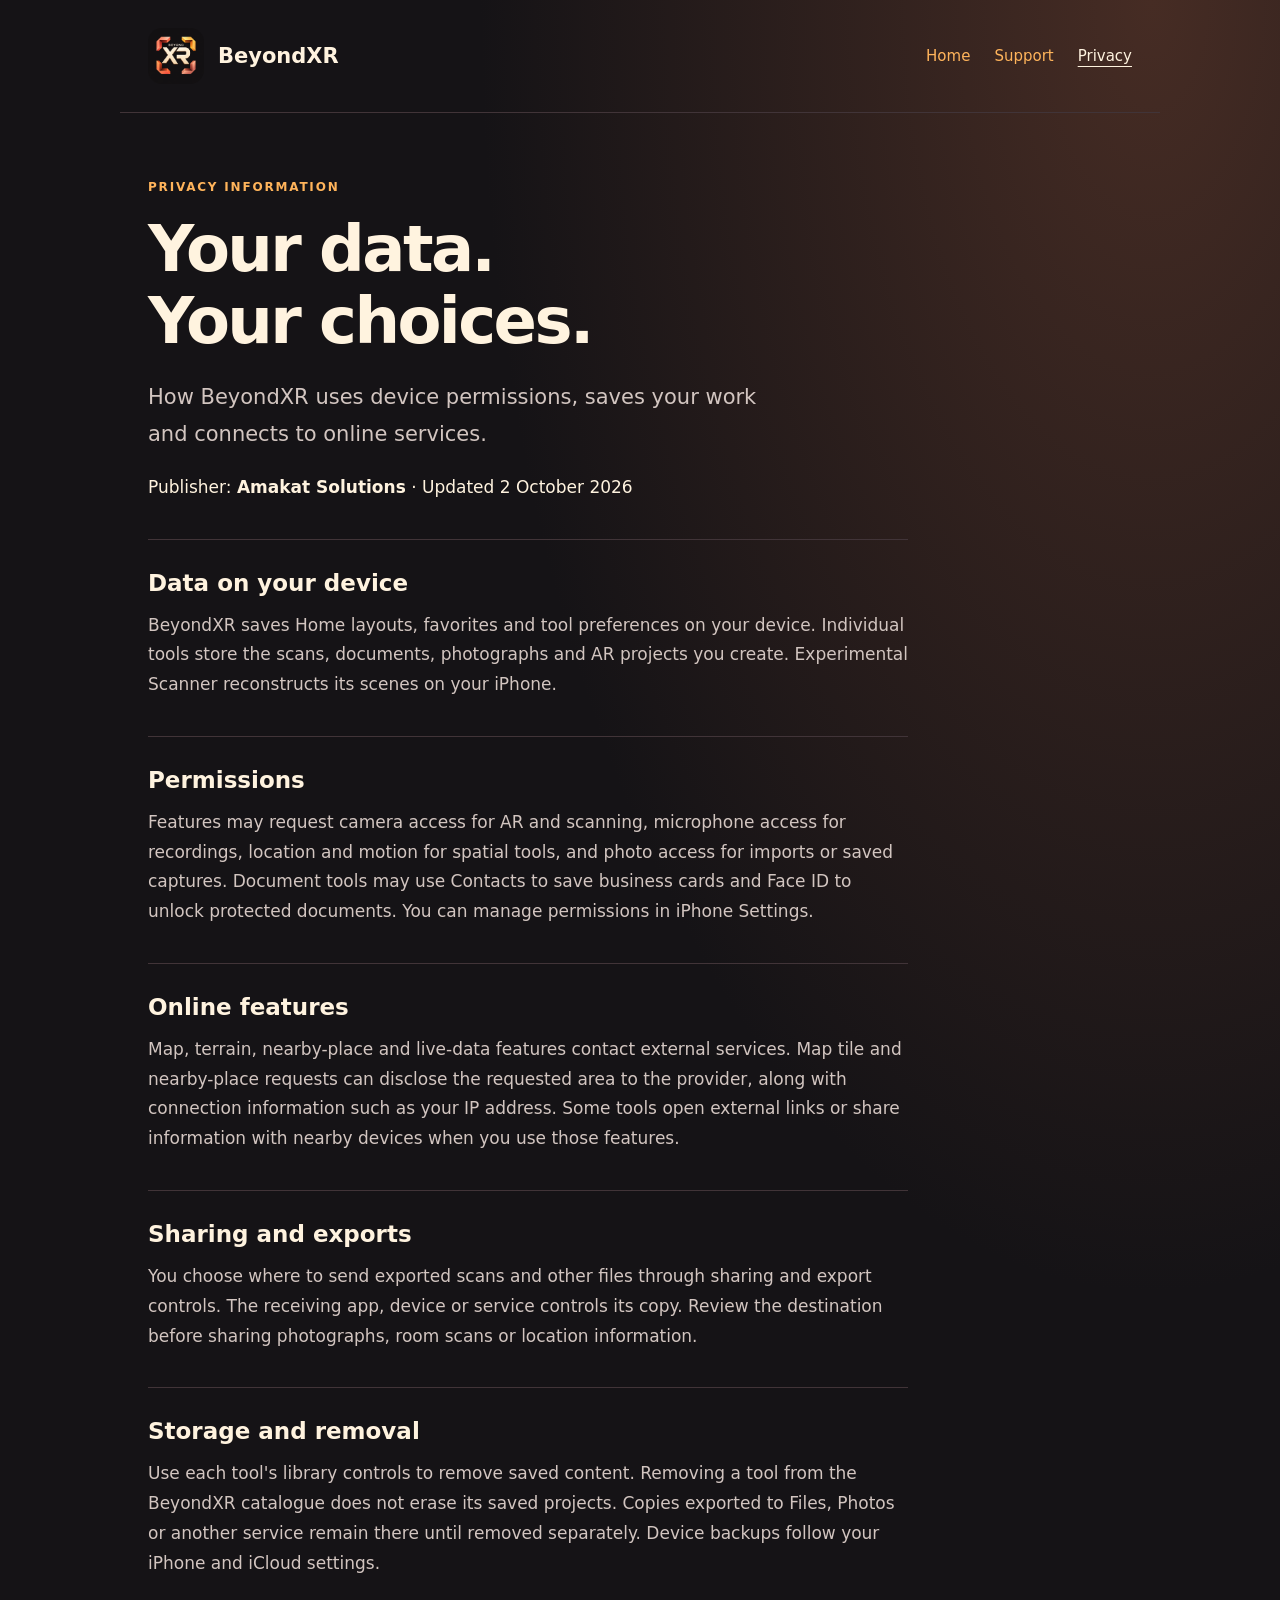
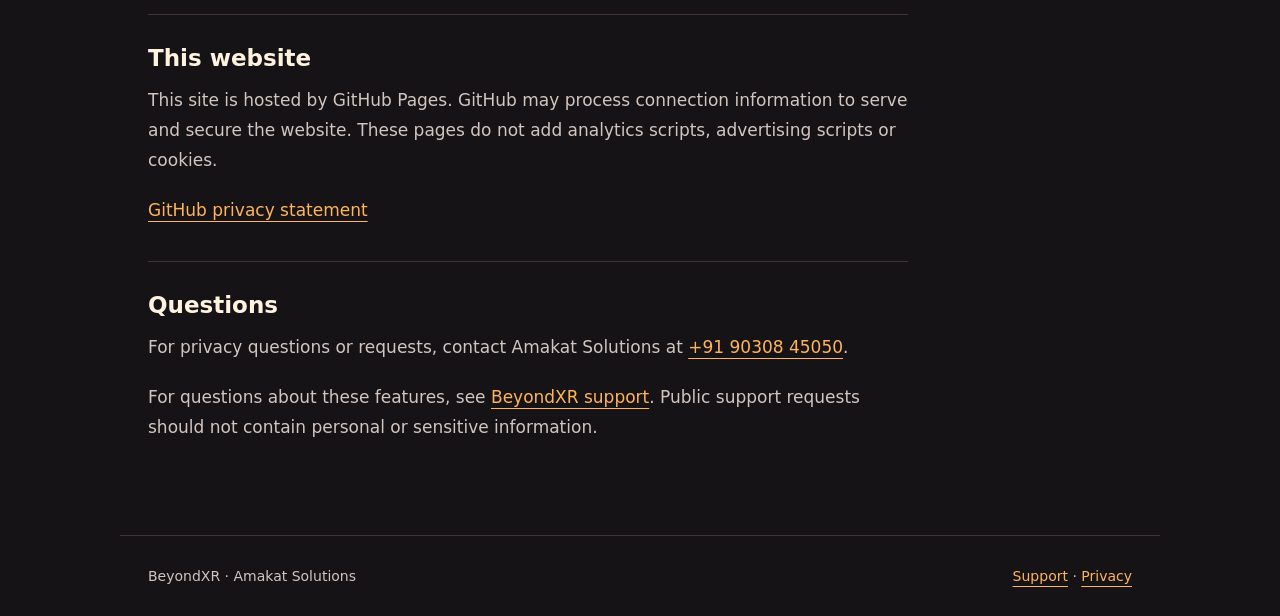
==== privacy.html @ 53acd592 "Publish BeyondXR support and privacy website" ====
<!doctype html><html lang="en"><head><meta charset="utf-8"><meta name="viewport" content="width=device-width,initial-scale=1"><meta name="description" content="BeyondXR support, scanning help and privacy information."><title>Privacy · BeyondXR</title><link rel="icon" href="logo.png"><link rel="stylesheet" href="style.css"></head><body><a class="skip" href="#main">Skip to content</a><header><a class="brand" href="index.html"><img src="logo.png" alt="" width="56" height="56">BeyondXR</a><nav aria-label="Main navigation"><a href="index.html">Home</a><a href="support.html">Support</a><a href="privacy.html" aria-current="page">Privacy</a></nav></header><main id="main"><div class="eyebrow">Privacy information</div><h1>Your data.<br>Your choices.</h1><p class="lead">How BeyondXR uses device permissions, saves your work and connects to online services.</p><p>Publisher: <strong>Amakat Solutions</strong> · Updated 2 October 2026</p><div class="prose"><section><h2>Data on your device</h2><p>BeyondXR saves Home layouts, favorites and tool preferences on your device. Individual tools store the scans, documents, photographs and AR projects you create. Experimental Scanner reconstructs its scenes on your iPhone.</p></section><section><h2>Permissions</h2><p>Features may request camera access for AR and scanning, microphone access for recordings, location and motion for spatial tools, and photo access for imports or saved captures. Document tools may use Contacts to save business cards and Face ID to unlock protected documents. You can manage permissions in iPhone Settings.</p></section><section><h2>Online features</h2><p>Map, terrain, nearby-place and live-data features contact external services. Map tile and nearby-place requests can disclose the requested area to the provider, along with connection information such as your IP address. Some tools open external links or share information with nearby devices when you use those features.</p></section><section><h2>Sharing and exports</h2><p>You choose where to send exported scans and other files through sharing and export controls. The receiving app, device or service controls its copy. Review the destination before sharing photographs, room scans or location information.</p></section><section><h2>Storage and removal</h2><p>Use each tool&#x27;s library controls to remove saved content. Removing a tool from the BeyondXR catalogue does not erase its saved projects. Copies exported to Files, Photos or another service remain there until removed separately. Device backups follow your iPhone and iCloud settings.</p></section><section><h2>This website</h2><p>This site is hosted by GitHub Pages. GitHub may process connection information to serve and secure the website. These pages do not add analytics scripts, advertising scripts or cookies.</p><p><a href="https://docs.github.com/en/site-policy/privacy-policies/github-general-privacy-statement">GitHub privacy statement</a></p></section><section><h2>Questions</h2><p>For privacy questions or requests, contact Amakat Solutions at <a href="tel:+919030845050">+91 90308 45050</a>.</p><p>For questions about these features, see <a href="support.html">BeyondXR support</a>. Public support requests should not contain personal or sensitive information.</p></section></div></main><footer><span>BeyondXR · Amakat Solutions</span><span><a href="support.html">Support</a> · <a href="privacy.html">Privacy</a></span></footer></body></html>
---- style.css ----
:root{color-scheme:dark;--bg:#151316;--panel:#211d20;--ink:#fff3df;--muted:#d2c5c0;--accent:#ffb45b;--line:#413438}*{box-sizing:border-box}body{margin:0;background:radial-gradient(ellipse at 90% 0,#462c24 0,transparent 42rem),var(--bg);color:var(--ink);font:17px/1.75 system-ui,-apple-system,sans-serif}a{color:var(--accent);text-underline-offset:5px}a:focus-visible,summary:focus-visible{outline:3px solid var(--accent);outline-offset:6px}header,main,footer{max-width:1040px;margin:auto;padding:28px}header{display:flex;align-items:center;justify-content:space-between;border-bottom:1px solid var(--line);gap:20px}.brand{display:flex;gap:14px;align-items:center;color:var(--ink);text-decoration:none;font-size:21px;font-weight:750}.brand img{width:56px;height:56px;border-radius:14px}nav{display:flex;gap:24px}nav a{text-decoration:none;font-size:15px}nav a[aria-current=page]{color:var(--ink);text-decoration:underline}main{padding-top:64px;padding-bottom:72px;min-height:65vh}.eyebrow{letter-spacing:.15em;text-transform:uppercase;font-size:12px;font-weight:700;color:var(--accent)}h1{font-size:clamp(36px,6vw,64px);line-height:1.12;letter-spacing:-.04em;margin:16px 0 22px}h2{font-size:23px;line-height:1.35;margin:0 0 12px}p{margin:0 0 20px}.lead{font-size:21px;max-width:650px;color:var(--muted)}.grid{display:grid;grid-template-columns:repeat(2,1fr);gap:22px;margin-top:44px}.card{border:1px solid var(--line);border-radius:22px;background:var(--panel);padding:30px}.card p,.prose p{color:var(--muted)}.prose{max-width:760px}.prose section{margin-top:36px;padding-top:28px;border-top:1px solid var(--line)}.prose h2{color:var(--ink)}.button{display:inline-block;background:var(--accent);color:#201610;border-radius:12px;padding:12px 20px;text-decoration:none;font-weight:750;margin-top:8px}.skip{position:absolute;top:-100px;left:20px;background:var(--ink);color:var(--bg);padding:12px;z-index:2}.skip:focus{top:12px}footer{border-top:1px solid var(--line);font-size:14px;color:var(--muted);display:flex;gap:20px;justify-content:space-between}details{border-bottom:1px solid var(--line);padding:22px 0}summary{font-size:21px;font-weight:650;cursor:pointer}details p{padding-top:14px;color:var(--muted)}@media(max-width:600px){header,main,footer{padding-left:22px;padding-right:22px}header{align-items:flex-start;flex-direction:column;gap:14px}main{padding-top:40px}.grid{grid-template-columns:1fr}.card{padding:24px}footer{flex-direction:column;gap:8px}nav{gap:22px}}
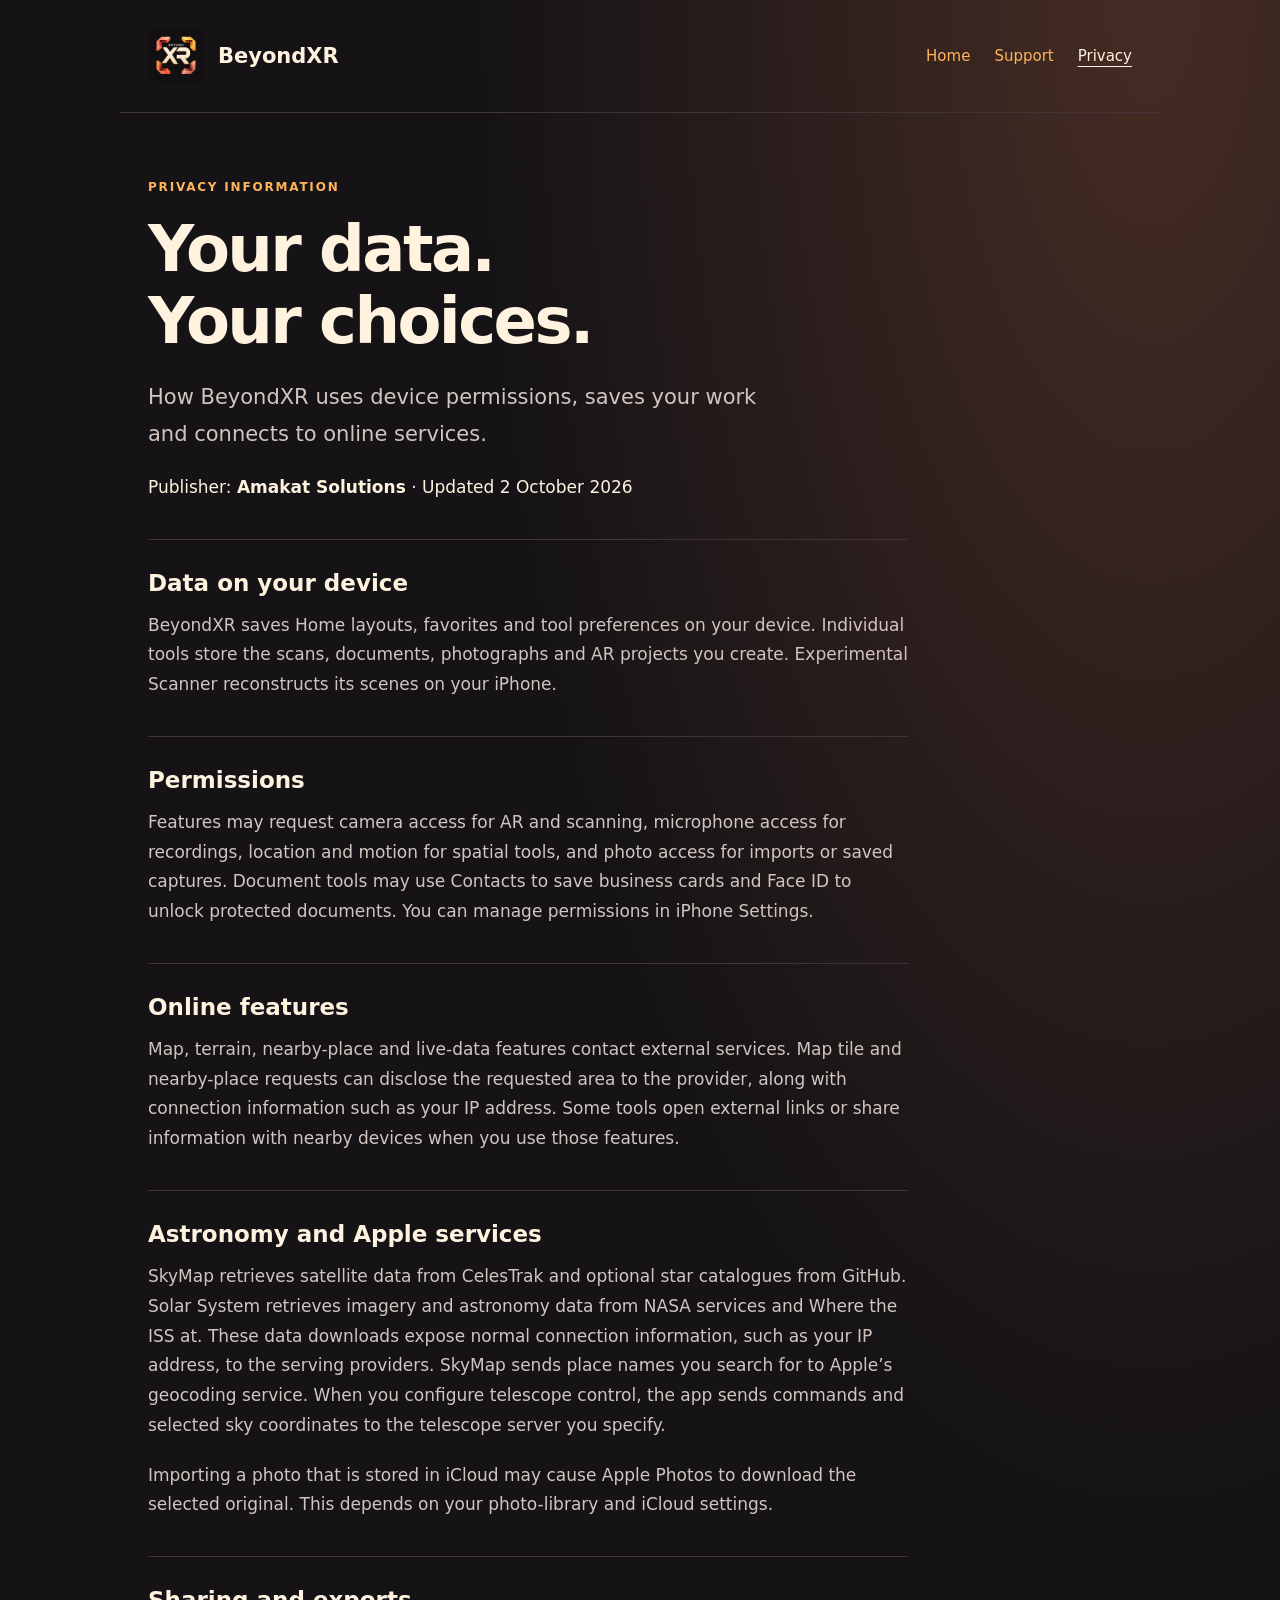
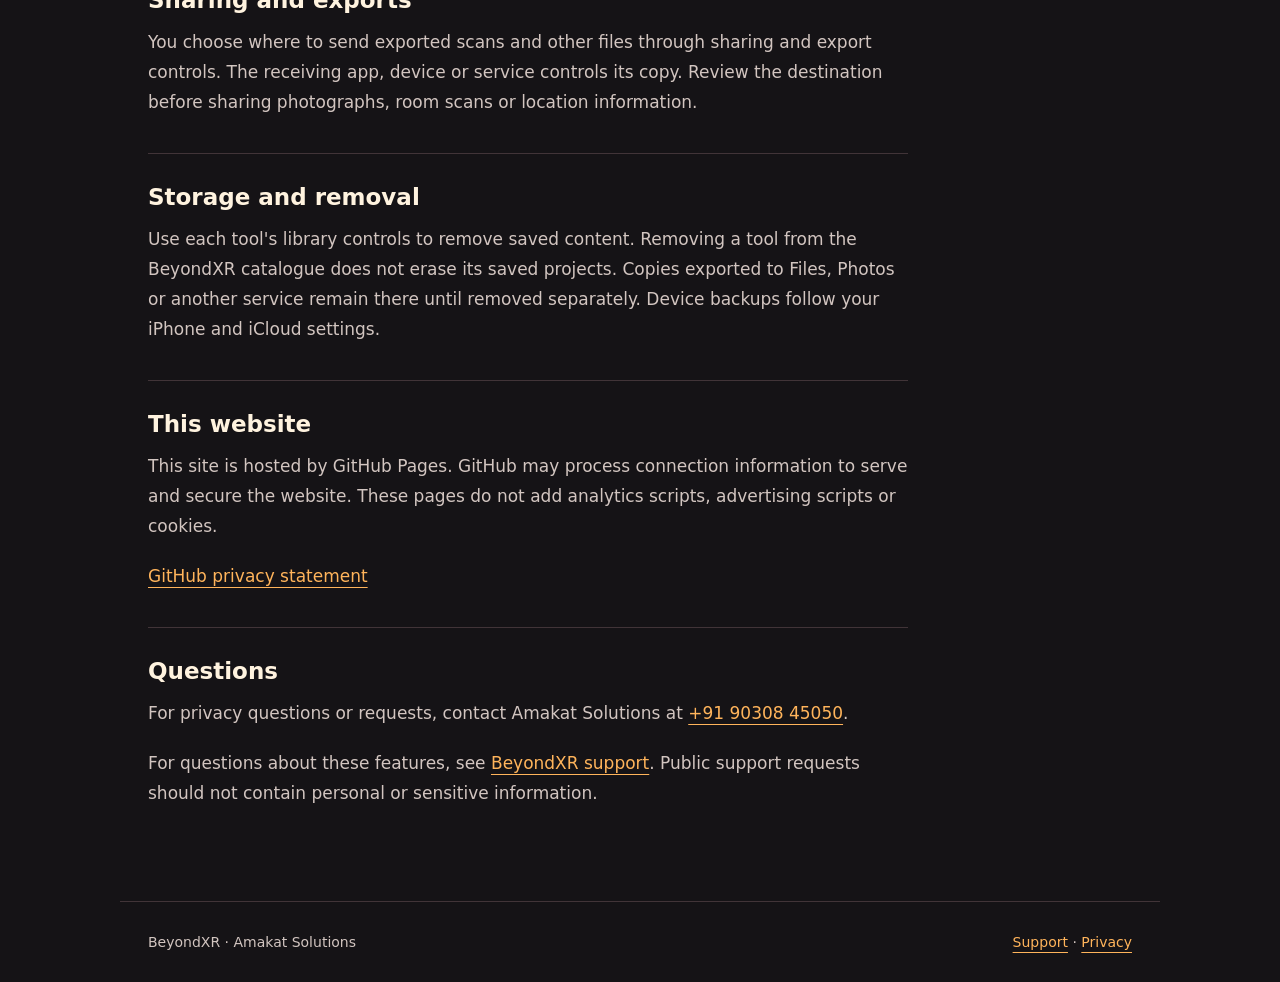
==== commit 217c98b4: "Disclose astronomy downloads, place search and iCloud photo imports" ====
--- a/privacy.html
+++ b/privacy.html
@@ -1 +1 @@
-<!doctype html><html lang="en"><head><meta charset="utf-8"><meta name="viewport" content="width=device-width,initial-scale=1"><meta name="description" content="BeyondXR support, scanning help and privacy information."><title>Privacy · BeyondXR</title><link rel="icon" href="logo.png"><link rel="stylesheet" href="style.css"></head><body><a class="skip" href="#main">Skip to content</a><header><a class="brand" href="index.html"><img src="logo.png" alt="" width="56" height="56">BeyondXR</a><nav aria-label="Main navigation"><a href="index.html">Home</a><a href="support.html">Support</a><a href="privacy.html" aria-current="page">Privacy</a></nav></header><main id="main"><div class="eyebrow">Privacy information</div><h1>Your data.<br>Your choices.</h1><p class="lead">How BeyondXR uses device permissions, saves your work and connects to online services.</p><p>Publisher: <strong>Amakat Solutions</strong> · Updated 2 October 2026</p><div class="prose"><section><h2>Data on your device</h2><p>BeyondXR saves Home layouts, favorites and tool preferences on your device. Individual tools store the scans, documents, photographs and AR projects you create. Experimental Scanner reconstructs its scenes on your iPhone.</p></section><section><h2>Permissions</h2><p>Features may request camera access for AR and scanning, microphone access for recordings, location and motion for spatial tools, and photo access for imports or saved captures. Document tools may use Contacts to save business cards and Face ID to unlock protected documents. You can manage permissions in iPhone Settings.</p></section><section><h2>Online features</h2><p>Map, terrain, nearby-place and live-data features contact external services. Map tile and nearby-place requests can disclose the requested area to the provider, along with connection information such as your IP address. Some tools open external links or share information with nearby devices when you use those features.</p></section><section><h2>Sharing and exports</h2><p>You choose where to send exported scans and other files through sharing and export controls. The receiving app, device or service controls its copy. Review the destination before sharing photographs, room scans or location information.</p></section><section><h2>Storage and removal</h2><p>Use each tool&#x27;s library controls to remove saved content. Removing a tool from the BeyondXR catalogue does not erase its saved projects. Copies exported to Files, Photos or another service remain there until removed separately. Device backups follow your iPhone and iCloud settings.</p></section><section><h2>This website</h2><p>This site is hosted by GitHub Pages. GitHub may process connection information to serve and secure the website. These pages do not add analytics scripts, advertising scripts or cookies.</p><p><a href="https://docs.github.com/en/site-policy/privacy-policies/github-general-privacy-statement">GitHub privacy statement</a></p></section><section><h2>Questions</h2><p>For privacy questions or requests, contact Amakat Solutions at <a href="tel:+919030845050">+91 90308 45050</a>.</p><p>For questions about these features, see <a href="support.html">BeyondXR support</a>. Public support requests should not contain personal or sensitive information.</p></section></div></main><footer><span>BeyondXR · Amakat Solutions</span><span><a href="support.html">Support</a> · <a href="privacy.html">Privacy</a></span></footer></body></html>+<!doctype html><html lang="en"><head><meta charset="utf-8"><meta name="viewport" content="width=device-width,initial-scale=1"><meta name="description" content="BeyondXR support, scanning help and privacy information."><title>Privacy · BeyondXR</title><link rel="icon" href="logo.png"><link rel="stylesheet" href="style.css"></head><body><a class="skip" href="#main">Skip to content</a><header><a class="brand" href="index.html"><img src="logo.png" alt="" width="56" height="56">BeyondXR</a><nav aria-label="Main navigation"><a href="index.html">Home</a><a href="support.html">Support</a><a href="privacy.html" aria-current="page">Privacy</a></nav></header><main id="main"><div class="eyebrow">Privacy information</div><h1>Your data.<br>Your choices.</h1><p class="lead">How BeyondXR uses device permissions, saves your work and connects to online services.</p><p>Publisher: <strong>Amakat Solutions</strong> · Updated 2 October 2026</p><div class="prose"><section><h2>Data on your device</h2><p>BeyondXR saves Home layouts, favorites and tool preferences on your device. Individual tools store the scans, documents, photographs and AR projects you create. Experimental Scanner reconstructs its scenes on your iPhone.</p></section><section><h2>Permissions</h2><p>Features may request camera access for AR and scanning, microphone access for recordings, location and motion for spatial tools, and photo access for imports or saved captures. Document tools may use Contacts to save business cards and Face ID to unlock protected documents. You can manage permissions in iPhone Settings.</p></section><section><h2>Online features</h2><p>Map, terrain, nearby-place and live-data features contact external services. Map tile and nearby-place requests can disclose the requested area to the provider, along with connection information such as your IP address. Some tools open external links or share information with nearby devices when you use those features.</p></section><section><h2>Astronomy and Apple services</h2><p>SkyMap retrieves satellite data from CelesTrak and optional star catalogues from GitHub. Solar System retrieves imagery and astronomy data from NASA services and Where the ISS at. These data downloads expose normal connection information, such as your IP address, to the serving providers. SkyMap sends place names you search for to Apple’s geocoding service. When you configure telescope control, the app sends commands and selected sky coordinates to the telescope server you specify.</p><p>Importing a photo that is stored in iCloud may cause Apple Photos to download the selected original. This depends on your photo-library and iCloud settings.</p></section><section><h2>Sharing and exports</h2><p>You choose where to send exported scans and other files through sharing and export controls. The receiving app, device or service controls its copy. Review the destination before sharing photographs, room scans or location information.</p></section><section><h2>Storage and removal</h2><p>Use each tool&#x27;s library controls to remove saved content. Removing a tool from the BeyondXR catalogue does not erase its saved projects. Copies exported to Files, Photos or another service remain there until removed separately. Device backups follow your iPhone and iCloud settings.</p></section><section><h2>This website</h2><p>This site is hosted by GitHub Pages. GitHub may process connection information to serve and secure the website. These pages do not add analytics scripts, advertising scripts or cookies.</p><p><a href="https://docs.github.com/en/site-policy/privacy-policies/github-general-privacy-statement">GitHub privacy statement</a></p></section><section><h2>Questions</h2><p>For privacy questions or requests, contact Amakat Solutions at <a href="tel:+919030845050">+91 90308 45050</a>.</p><p>For questions about these features, see <a href="support.html">BeyondXR support</a>. Public support requests should not contain personal or sensitive information.</p></section></div></main><footer><span>BeyondXR · Amakat Solutions</span><span><a href="support.html">Support</a> · <a href="privacy.html">Privacy</a></span></footer></body></html>
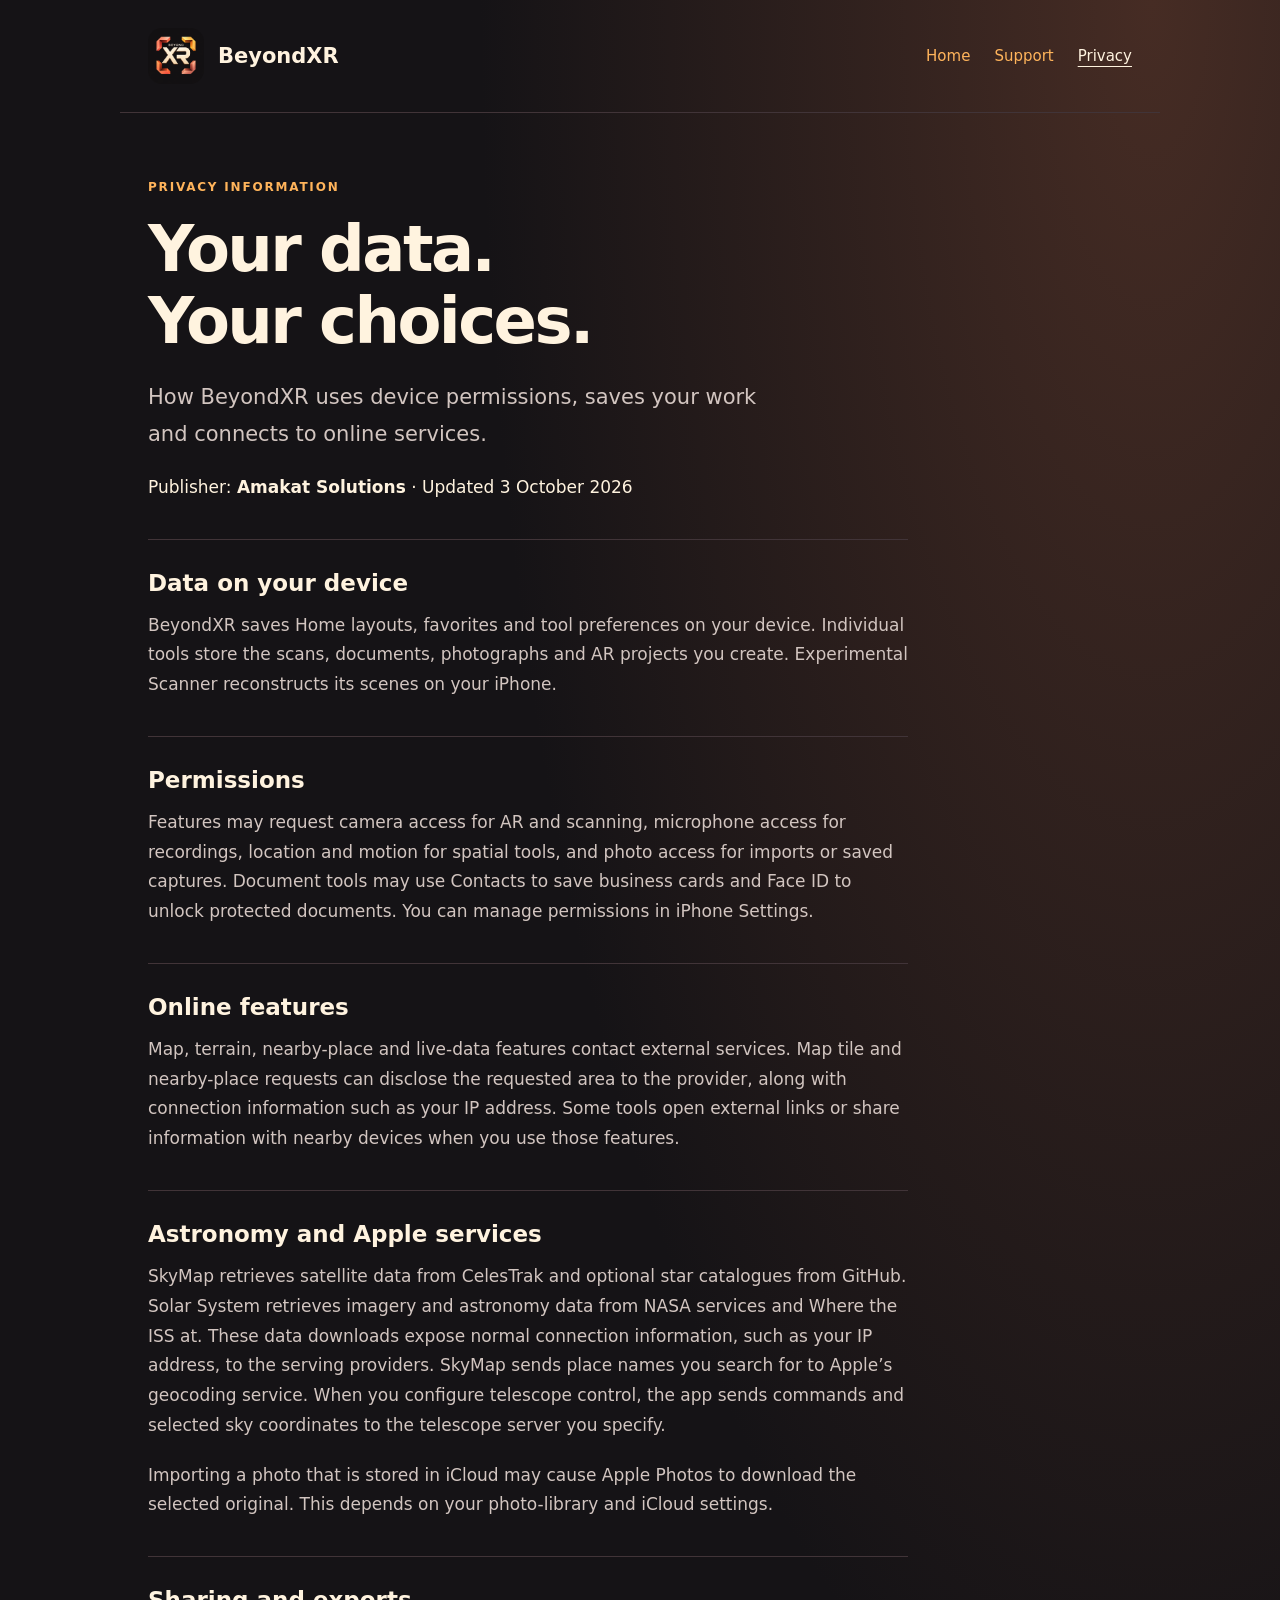
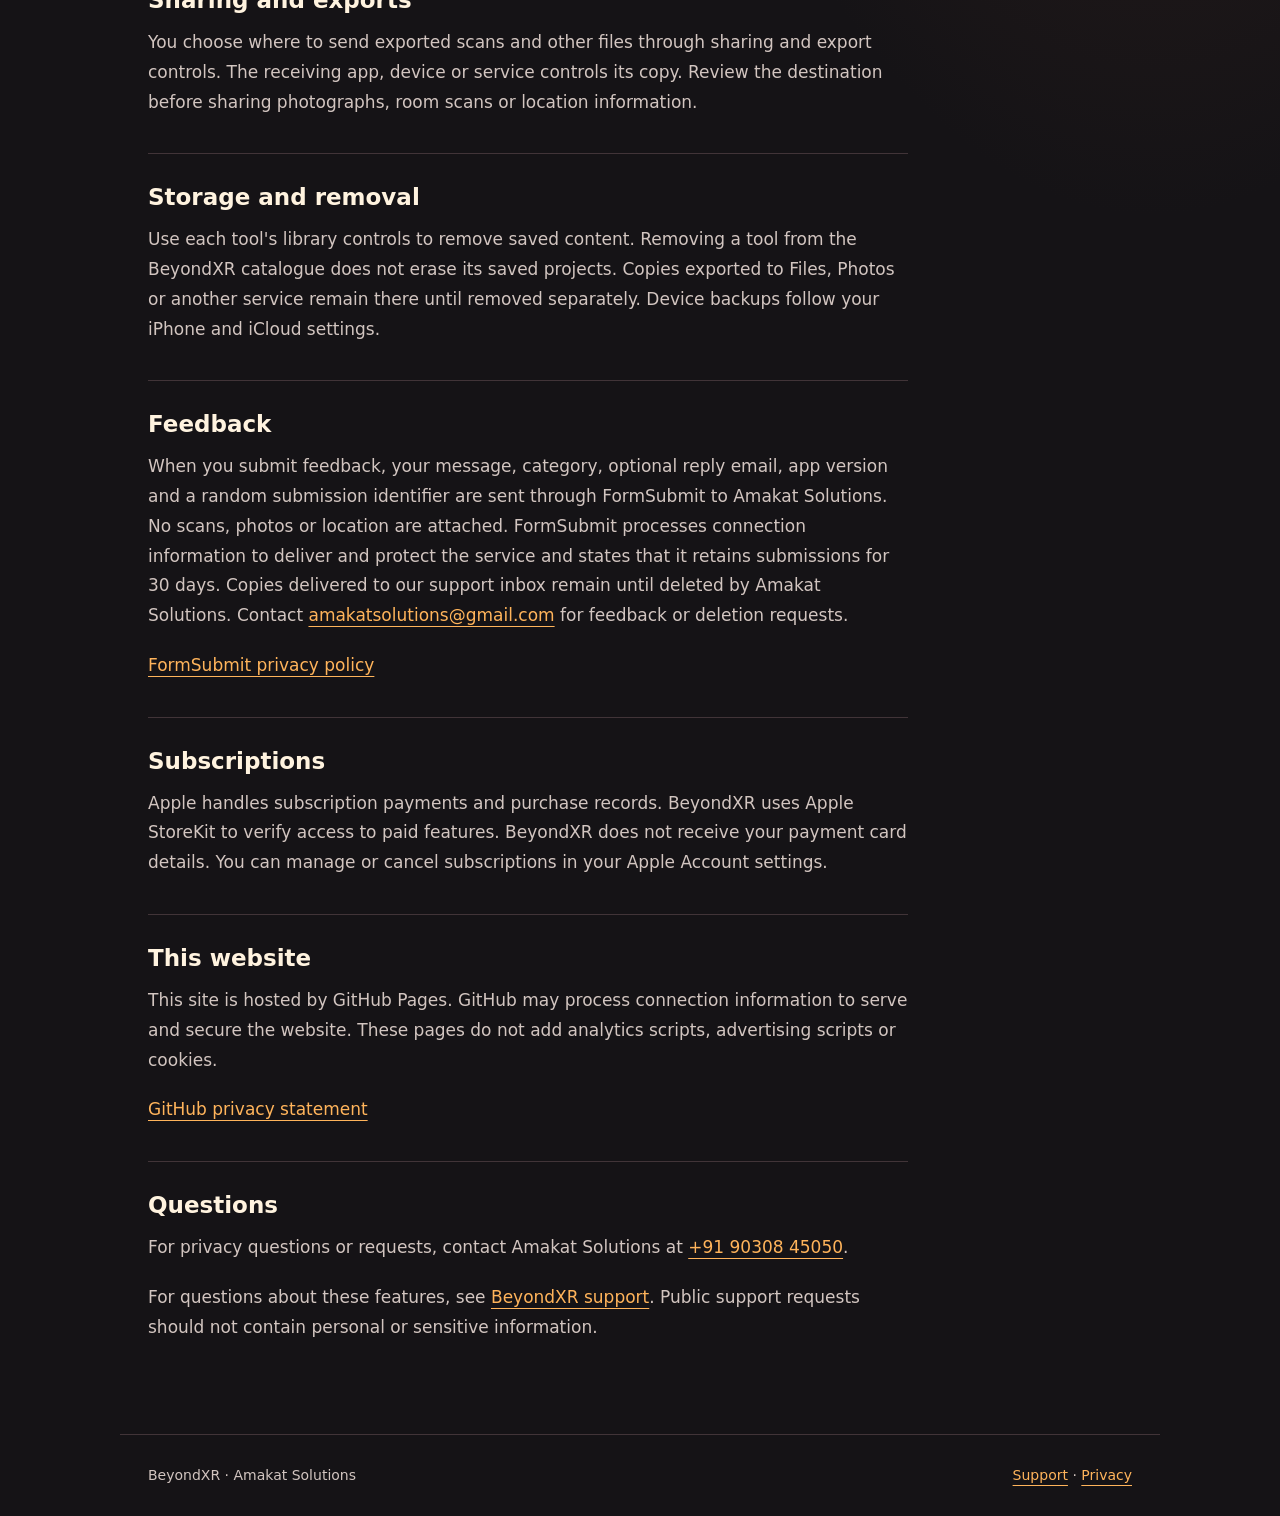
==== commit 9307a902: "Disclose hosted feedback delivery and Apple subscription processing" ====
--- a/privacy.html
+++ b/privacy.html
@@ -1 +1 @@
-<!doctype html><html lang="en"><head><meta charset="utf-8"><meta name="viewport" content="width=device-width,initial-scale=1"><meta name="description" content="BeyondXR support, scanning help and privacy information."><title>Privacy · BeyondXR</title><link rel="icon" href="logo.png"><link rel="stylesheet" href="style.css"></head><body><a class="skip" href="#main">Skip to content</a><header><a class="brand" href="index.html"><img src="logo.png" alt="" width="56" height="56">BeyondXR</a><nav aria-label="Main navigation"><a href="index.html">Home</a><a href="support.html">Support</a><a href="privacy.html" aria-current="page">Privacy</a></nav></header><main id="main"><div class="eyebrow">Privacy information</div><h1>Your data.<br>Your choices.</h1><p class="lead">How BeyondXR uses device permissions, saves your work and connects to online services.</p><p>Publisher: <strong>Amakat Solutions</strong> · Updated 2 October 2026</p><div class="prose"><section><h2>Data on your device</h2><p>BeyondXR saves Home layouts, favorites and tool preferences on your device. Individual tools store the scans, documents, photographs and AR projects you create. Experimental Scanner reconstructs its scenes on your iPhone.</p></section><section><h2>Permissions</h2><p>Features may request camera access for AR and scanning, microphone access for recordings, location and motion for spatial tools, and photo access for imports or saved captures. Document tools may use Contacts to save business cards and Face ID to unlock protected documents. You can manage permissions in iPhone Settings.</p></section><section><h2>Online features</h2><p>Map, terrain, nearby-place and live-data features contact external services. Map tile and nearby-place requests can disclose the requested area to the provider, along with connection information such as your IP address. Some tools open external links or share information with nearby devices when you use those features.</p></section><section><h2>Astronomy and Apple services</h2><p>SkyMap retrieves satellite data from CelesTrak and optional star catalogues from GitHub. Solar System retrieves imagery and astronomy data from NASA services and Where the ISS at. These data downloads expose normal connection information, such as your IP address, to the serving providers. SkyMap sends place names you search for to Apple’s geocoding service. When you configure telescope control, the app sends commands and selected sky coordinates to the telescope server you specify.</p><p>Importing a photo that is stored in iCloud may cause Apple Photos to download the selected original. This depends on your photo-library and iCloud settings.</p></section><section><h2>Sharing and exports</h2><p>You choose where to send exported scans and other files through sharing and export controls. The receiving app, device or service controls its copy. Review the destination before sharing photographs, room scans or location information.</p></section><section><h2>Storage and removal</h2><p>Use each tool&#x27;s library controls to remove saved content. Removing a tool from the BeyondXR catalogue does not erase its saved projects. Copies exported to Files, Photos or another service remain there until removed separately. Device backups follow your iPhone and iCloud settings.</p></section><section><h2>This website</h2><p>This site is hosted by GitHub Pages. GitHub may process connection information to serve and secure the website. These pages do not add analytics scripts, advertising scripts or cookies.</p><p><a href="https://docs.github.com/en/site-policy/privacy-policies/github-general-privacy-statement">GitHub privacy statement</a></p></section><section><h2>Questions</h2><p>For privacy questions or requests, contact Amakat Solutions at <a href="tel:+919030845050">+91 90308 45050</a>.</p><p>For questions about these features, see <a href="support.html">BeyondXR support</a>. Public support requests should not contain personal or sensitive information.</p></section></div></main><footer><span>BeyondXR · Amakat Solutions</span><span><a href="support.html">Support</a> · <a href="privacy.html">Privacy</a></span></footer></body></html>+<!doctype html><html lang="en"><head><meta charset="utf-8"><meta name="viewport" content="width=device-width,initial-scale=1"><meta name="description" content="BeyondXR support, scanning help and privacy information."><title>Privacy · BeyondXR</title><link rel="icon" href="logo.png"><link rel="stylesheet" href="style.css"></head><body><a class="skip" href="#main">Skip to content</a><header><a class="brand" href="index.html"><img src="logo.png" alt="" width="56" height="56">BeyondXR</a><nav aria-label="Main navigation"><a href="index.html">Home</a><a href="support.html">Support</a><a href="privacy.html" aria-current="page">Privacy</a></nav></header><main id="main"><div class="eyebrow">Privacy information</div><h1>Your data.<br>Your choices.</h1><p class="lead">How BeyondXR uses device permissions, saves your work and connects to online services.</p><p>Publisher: <strong>Amakat Solutions</strong> · Updated 3 October 2026</p><div class="prose"><section><h2>Data on your device</h2><p>BeyondXR saves Home layouts, favorites and tool preferences on your device. Individual tools store the scans, documents, photographs and AR projects you create. Experimental Scanner reconstructs its scenes on your iPhone.</p></section><section><h2>Permissions</h2><p>Features may request camera access for AR and scanning, microphone access for recordings, location and motion for spatial tools, and photo access for imports or saved captures. Document tools may use Contacts to save business cards and Face ID to unlock protected documents. You can manage permissions in iPhone Settings.</p></section><section><h2>Online features</h2><p>Map, terrain, nearby-place and live-data features contact external services. Map tile and nearby-place requests can disclose the requested area to the provider, along with connection information such as your IP address. Some tools open external links or share information with nearby devices when you use those features.</p></section><section><h2>Astronomy and Apple services</h2><p>SkyMap retrieves satellite data from CelesTrak and optional star catalogues from GitHub. Solar System retrieves imagery and astronomy data from NASA services and Where the ISS at. These data downloads expose normal connection information, such as your IP address, to the serving providers. SkyMap sends place names you search for to Apple’s geocoding service. When you configure telescope control, the app sends commands and selected sky coordinates to the telescope server you specify.</p><p>Importing a photo that is stored in iCloud may cause Apple Photos to download the selected original. This depends on your photo-library and iCloud settings.</p></section><section><h2>Sharing and exports</h2><p>You choose where to send exported scans and other files through sharing and export controls. The receiving app, device or service controls its copy. Review the destination before sharing photographs, room scans or location information.</p></section><section><h2>Storage and removal</h2><p>Use each tool&#x27;s library controls to remove saved content. Removing a tool from the BeyondXR catalogue does not erase its saved projects. Copies exported to Files, Photos or another service remain there until removed separately. Device backups follow your iPhone and iCloud settings.</p></section><section><h2>Feedback</h2><p>When you submit feedback, your message, category, optional reply email, app version and a random submission identifier are sent through FormSubmit to Amakat Solutions. No scans, photos or location are attached. FormSubmit processes connection information to deliver and protect the service and states that it retains submissions for 30 days. Copies delivered to our support inbox remain until deleted by Amakat Solutions. Contact <a href="mailto:amakatsolutions@gmail.com">amakatsolutions@gmail.com</a> for feedback or deletion requests.</p><p><a href="https://formsubmit.co/privacy.pdf">FormSubmit privacy policy</a></p></section><section><h2>Subscriptions</h2><p>Apple handles subscription payments and purchase records. BeyondXR uses Apple StoreKit to verify access to paid features. BeyondXR does not receive your payment card details. You can manage or cancel subscriptions in your Apple Account settings.</p></section><section><h2>This website</h2><p>This site is hosted by GitHub Pages. GitHub may process connection information to serve and secure the website. These pages do not add analytics scripts, advertising scripts or cookies.</p><p><a href="https://docs.github.com/en/site-policy/privacy-policies/github-general-privacy-statement">GitHub privacy statement</a></p></section><section><h2>Questions</h2><p>For privacy questions or requests, contact Amakat Solutions at <a href="tel:+919030845050">+91 90308 45050</a>.</p><p>For questions about these features, see <a href="support.html">BeyondXR support</a>. Public support requests should not contain personal or sensitive information.</p></section></div></main><footer><span>BeyondXR · Amakat Solutions</span><span><a href="support.html">Support</a> · <a href="privacy.html">Privacy</a></span></footer></body></html>
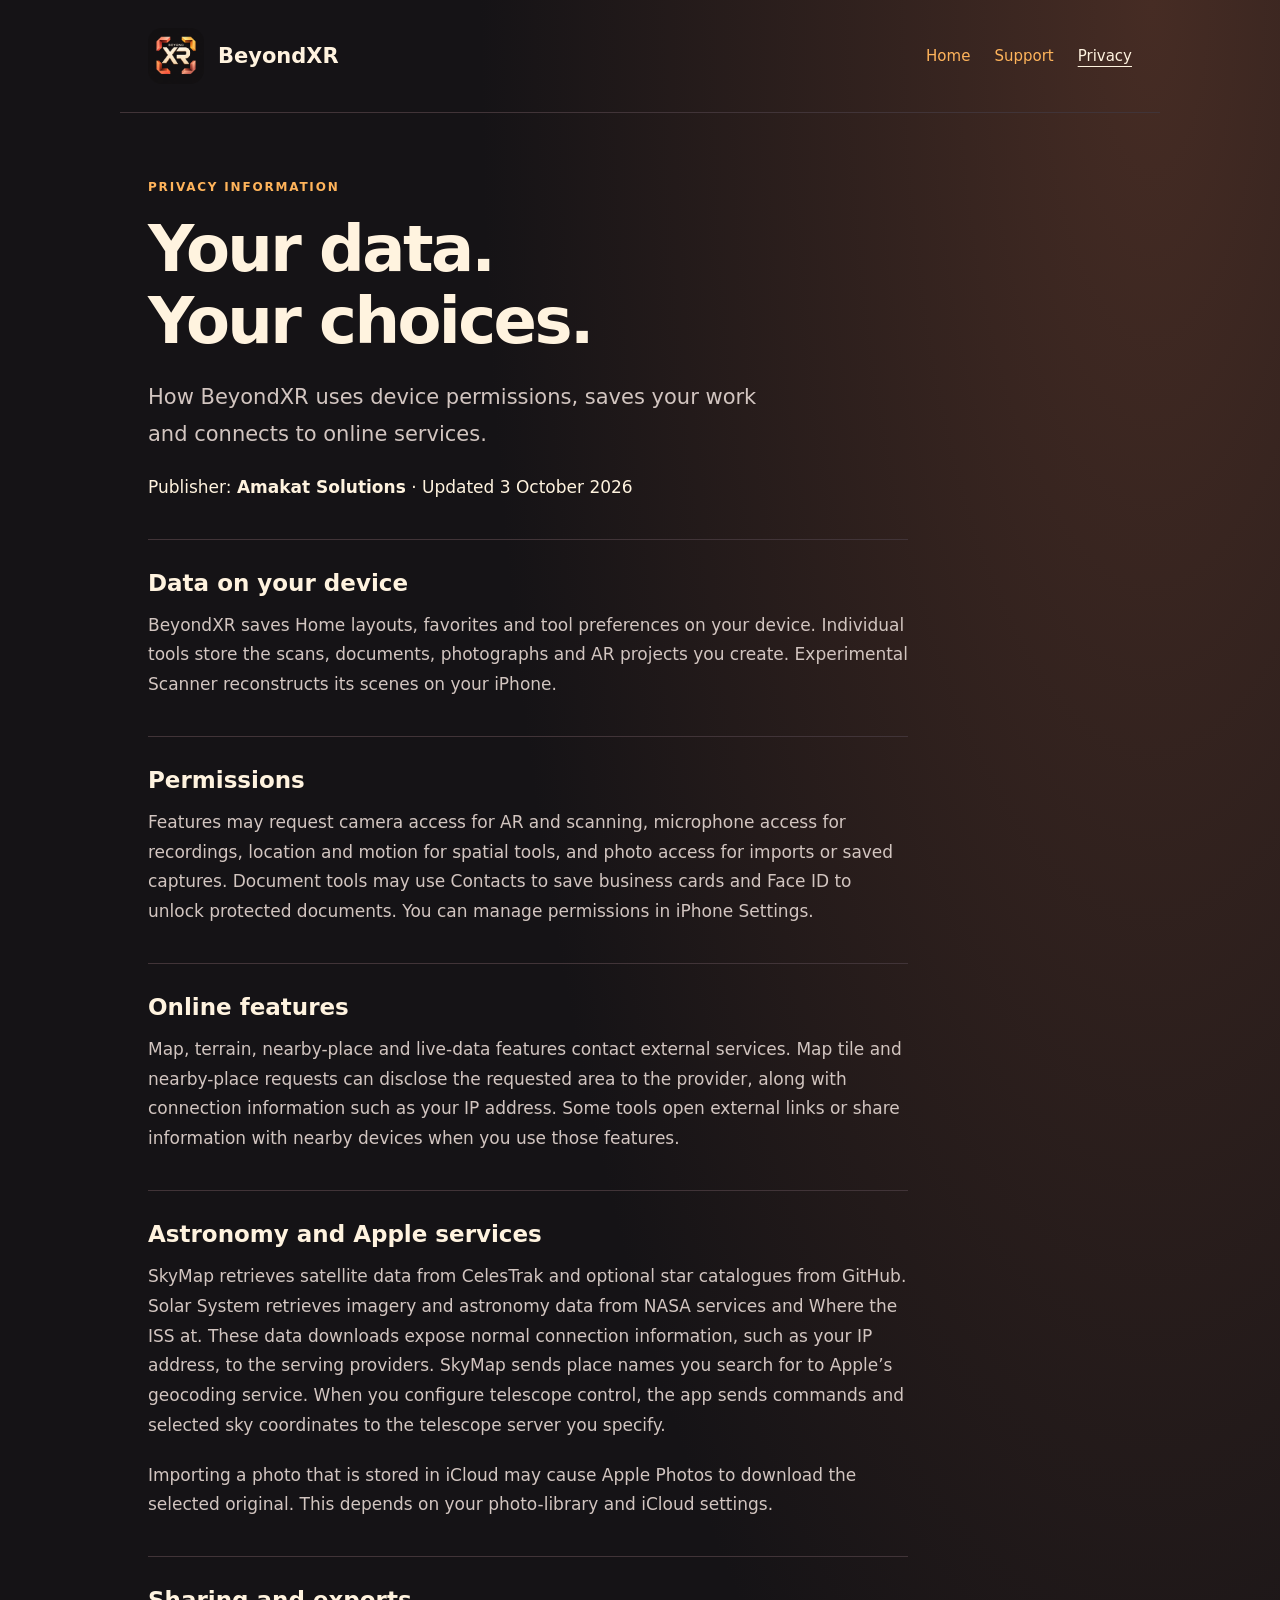
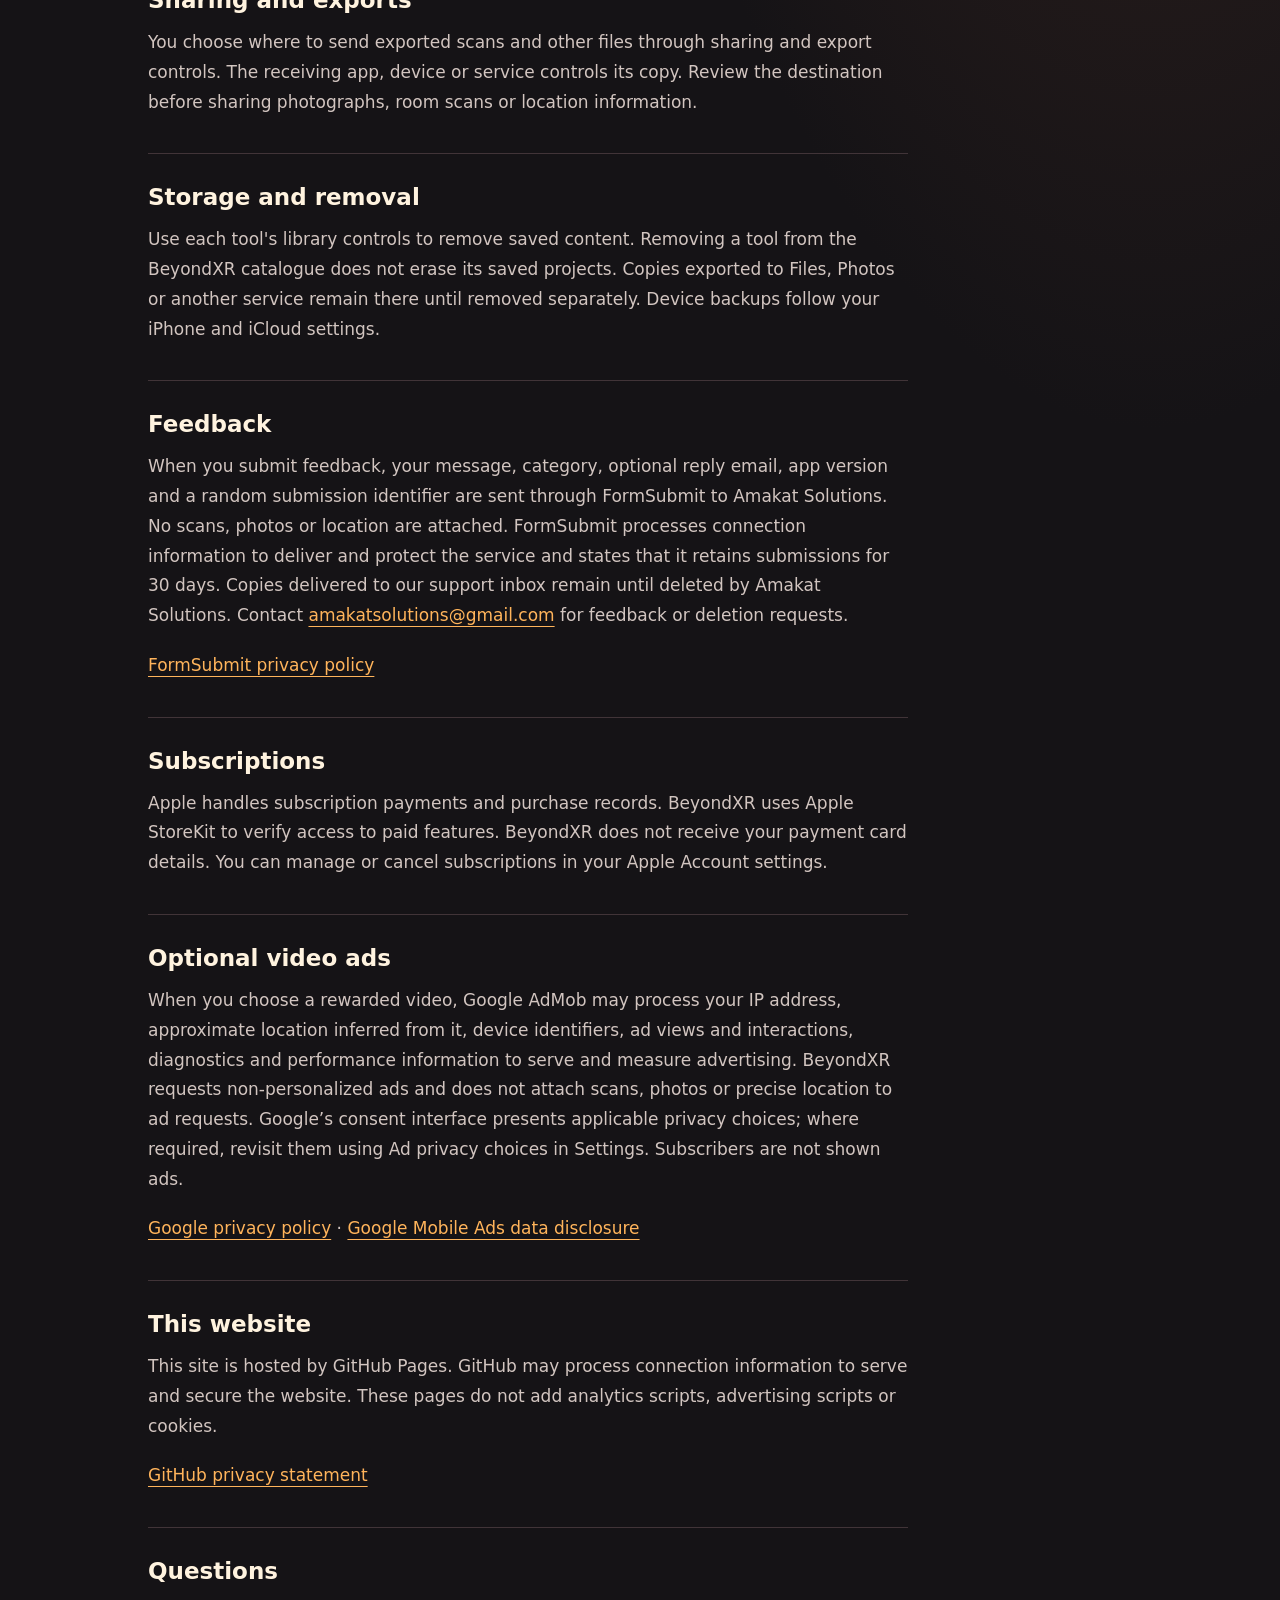
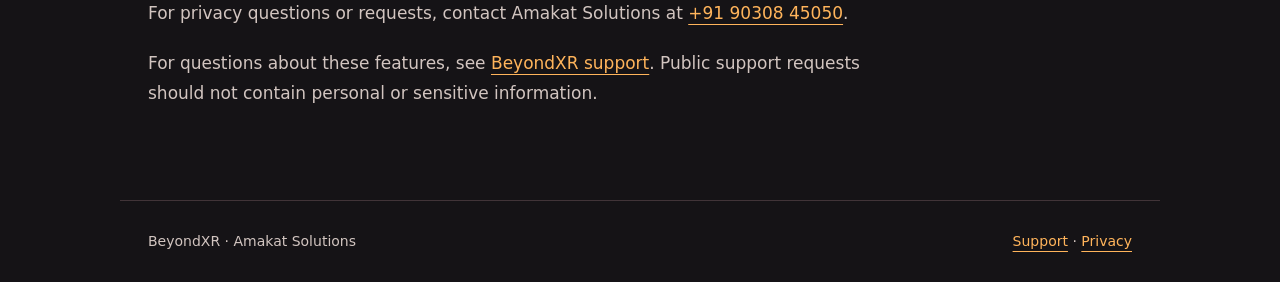
==== commit f2538d23: "Describe optional rewarded-video advertising and privacy choices" ====
--- a/privacy.html
+++ b/privacy.html
@@ -1 +1 @@
-<!doctype html><html lang="en"><head><meta charset="utf-8"><meta name="viewport" content="width=device-width,initial-scale=1"><meta name="description" content="BeyondXR support, scanning help and privacy information."><title>Privacy · BeyondXR</title><link rel="icon" href="logo.png"><link rel="stylesheet" href="style.css"></head><body><a class="skip" href="#main">Skip to content</a><header><a class="brand" href="index.html"><img src="logo.png" alt="" width="56" height="56">BeyondXR</a><nav aria-label="Main navigation"><a href="index.html">Home</a><a href="support.html">Support</a><a href="privacy.html" aria-current="page">Privacy</a></nav></header><main id="main"><div class="eyebrow">Privacy information</div><h1>Your data.<br>Your choices.</h1><p class="lead">How BeyondXR uses device permissions, saves your work and connects to online services.</p><p>Publisher: <strong>Amakat Solutions</strong> · Updated 3 October 2026</p><div class="prose"><section><h2>Data on your device</h2><p>BeyondXR saves Home layouts, favorites and tool preferences on your device. Individual tools store the scans, documents, photographs and AR projects you create. Experimental Scanner reconstructs its scenes on your iPhone.</p></section><section><h2>Permissions</h2><p>Features may request camera access for AR and scanning, microphone access for recordings, location and motion for spatial tools, and photo access for imports or saved captures. Document tools may use Contacts to save business cards and Face ID to unlock protected documents. You can manage permissions in iPhone Settings.</p></section><section><h2>Online features</h2><p>Map, terrain, nearby-place and live-data features contact external services. Map tile and nearby-place requests can disclose the requested area to the provider, along with connection information such as your IP address. Some tools open external links or share information with nearby devices when you use those features.</p></section><section><h2>Astronomy and Apple services</h2><p>SkyMap retrieves satellite data from CelesTrak and optional star catalogues from GitHub. Solar System retrieves imagery and astronomy data from NASA services and Where the ISS at. These data downloads expose normal connection information, such as your IP address, to the serving providers. SkyMap sends place names you search for to Apple’s geocoding service. When you configure telescope control, the app sends commands and selected sky coordinates to the telescope server you specify.</p><p>Importing a photo that is stored in iCloud may cause Apple Photos to download the selected original. This depends on your photo-library and iCloud settings.</p></section><section><h2>Sharing and exports</h2><p>You choose where to send exported scans and other files through sharing and export controls. The receiving app, device or service controls its copy. Review the destination before sharing photographs, room scans or location information.</p></section><section><h2>Storage and removal</h2><p>Use each tool&#x27;s library controls to remove saved content. Removing a tool from the BeyondXR catalogue does not erase its saved projects. Copies exported to Files, Photos or another service remain there until removed separately. Device backups follow your iPhone and iCloud settings.</p></section><section><h2>Feedback</h2><p>When you submit feedback, your message, category, optional reply email, app version and a random submission identifier are sent through FormSubmit to Amakat Solutions. No scans, photos or location are attached. FormSubmit processes connection information to deliver and protect the service and states that it retains submissions for 30 days. Copies delivered to our support inbox remain until deleted by Amakat Solutions. Contact <a href="mailto:amakatsolutions@gmail.com">amakatsolutions@gmail.com</a> for feedback or deletion requests.</p><p><a href="https://formsubmit.co/privacy.pdf">FormSubmit privacy policy</a></p></section><section><h2>Subscriptions</h2><p>Apple handles subscription payments and purchase records. BeyondXR uses Apple StoreKit to verify access to paid features. BeyondXR does not receive your payment card details. You can manage or cancel subscriptions in your Apple Account settings.</p></section><section><h2>This website</h2><p>This site is hosted by GitHub Pages. GitHub may process connection information to serve and secure the website. These pages do not add analytics scripts, advertising scripts or cookies.</p><p><a href="https://docs.github.com/en/site-policy/privacy-policies/github-general-privacy-statement">GitHub privacy statement</a></p></section><section><h2>Questions</h2><p>For privacy questions or requests, contact Amakat Solutions at <a href="tel:+919030845050">+91 90308 45050</a>.</p><p>For questions about these features, see <a href="support.html">BeyondXR support</a>. Public support requests should not contain personal or sensitive information.</p></section></div></main><footer><span>BeyondXR · Amakat Solutions</span><span><a href="support.html">Support</a> · <a href="privacy.html">Privacy</a></span></footer></body></html>+<!doctype html><html lang="en"><head><meta charset="utf-8"><meta name="viewport" content="width=device-width,initial-scale=1"><meta name="description" content="BeyondXR support, scanning help and privacy information."><title>Privacy · BeyondXR</title><link rel="icon" href="logo.png"><link rel="stylesheet" href="style.css"></head><body><a class="skip" href="#main">Skip to content</a><header><a class="brand" href="index.html"><img src="logo.png" alt="" width="56" height="56">BeyondXR</a><nav aria-label="Main navigation"><a href="index.html">Home</a><a href="support.html">Support</a><a href="privacy.html" aria-current="page">Privacy</a></nav></header><main id="main"><div class="eyebrow">Privacy information</div><h1>Your data.<br>Your choices.</h1><p class="lead">How BeyondXR uses device permissions, saves your work and connects to online services.</p><p>Publisher: <strong>Amakat Solutions</strong> · Updated 3 October 2026</p><div class="prose"><section><h2>Data on your device</h2><p>BeyondXR saves Home layouts, favorites and tool preferences on your device. Individual tools store the scans, documents, photographs and AR projects you create. Experimental Scanner reconstructs its scenes on your iPhone.</p></section><section><h2>Permissions</h2><p>Features may request camera access for AR and scanning, microphone access for recordings, location and motion for spatial tools, and photo access for imports or saved captures. Document tools may use Contacts to save business cards and Face ID to unlock protected documents. You can manage permissions in iPhone Settings.</p></section><section><h2>Online features</h2><p>Map, terrain, nearby-place and live-data features contact external services. Map tile and nearby-place requests can disclose the requested area to the provider, along with connection information such as your IP address. Some tools open external links or share information with nearby devices when you use those features.</p></section><section><h2>Astronomy and Apple services</h2><p>SkyMap retrieves satellite data from CelesTrak and optional star catalogues from GitHub. Solar System retrieves imagery and astronomy data from NASA services and Where the ISS at. These data downloads expose normal connection information, such as your IP address, to the serving providers. SkyMap sends place names you search for to Apple’s geocoding service. When you configure telescope control, the app sends commands and selected sky coordinates to the telescope server you specify.</p><p>Importing a photo that is stored in iCloud may cause Apple Photos to download the selected original. This depends on your photo-library and iCloud settings.</p></section><section><h2>Sharing and exports</h2><p>You choose where to send exported scans and other files through sharing and export controls. The receiving app, device or service controls its copy. Review the destination before sharing photographs, room scans or location information.</p></section><section><h2>Storage and removal</h2><p>Use each tool&#x27;s library controls to remove saved content. Removing a tool from the BeyondXR catalogue does not erase its saved projects. Copies exported to Files, Photos or another service remain there until removed separately. Device backups follow your iPhone and iCloud settings.</p></section><section><h2>Feedback</h2><p>When you submit feedback, your message, category, optional reply email, app version and a random submission identifier are sent through FormSubmit to Amakat Solutions. No scans, photos or location are attached. FormSubmit processes connection information to deliver and protect the service and states that it retains submissions for 30 days. Copies delivered to our support inbox remain until deleted by Amakat Solutions. Contact <a href="mailto:amakatsolutions@gmail.com">amakatsolutions@gmail.com</a> for feedback or deletion requests.</p><p><a href="https://formsubmit.co/privacy.pdf">FormSubmit privacy policy</a></p></section><section><h2>Subscriptions</h2><p>Apple handles subscription payments and purchase records. BeyondXR uses Apple StoreKit to verify access to paid features. BeyondXR does not receive your payment card details. You can manage or cancel subscriptions in your Apple Account settings.</p></section><section><h2>Optional video ads</h2><p>When you choose a rewarded video, Google AdMob may process your IP address, approximate location inferred from it, device identifiers, ad views and interactions, diagnostics and performance information to serve and measure advertising. BeyondXR requests non-personalized ads and does not attach scans, photos or precise location to ad requests. Google’s consent interface presents applicable privacy choices; where required, revisit them using Ad privacy choices in Settings. Subscribers are not shown ads.</p><p><a href="https://policies.google.com/privacy">Google privacy policy</a> · <a href="https://developers.google.com/admob/ios/privacy/data-disclosure">Google Mobile Ads data disclosure</a></p></section><section><h2>This website</h2><p>This site is hosted by GitHub Pages. GitHub may process connection information to serve and secure the website. These pages do not add analytics scripts, advertising scripts or cookies.</p><p><a href="https://docs.github.com/en/site-policy/privacy-policies/github-general-privacy-statement">GitHub privacy statement</a></p></section><section><h2>Questions</h2><p>For privacy questions or requests, contact Amakat Solutions at <a href="tel:+919030845050">+91 90308 45050</a>.</p><p>For questions about these features, see <a href="support.html">BeyondXR support</a>. Public support requests should not contain personal or sensitive information.</p></section></div></main><footer><span>BeyondXR · Amakat Solutions</span><span><a href="support.html">Support</a> · <a href="privacy.html">Privacy</a></span></footer></body></html>
